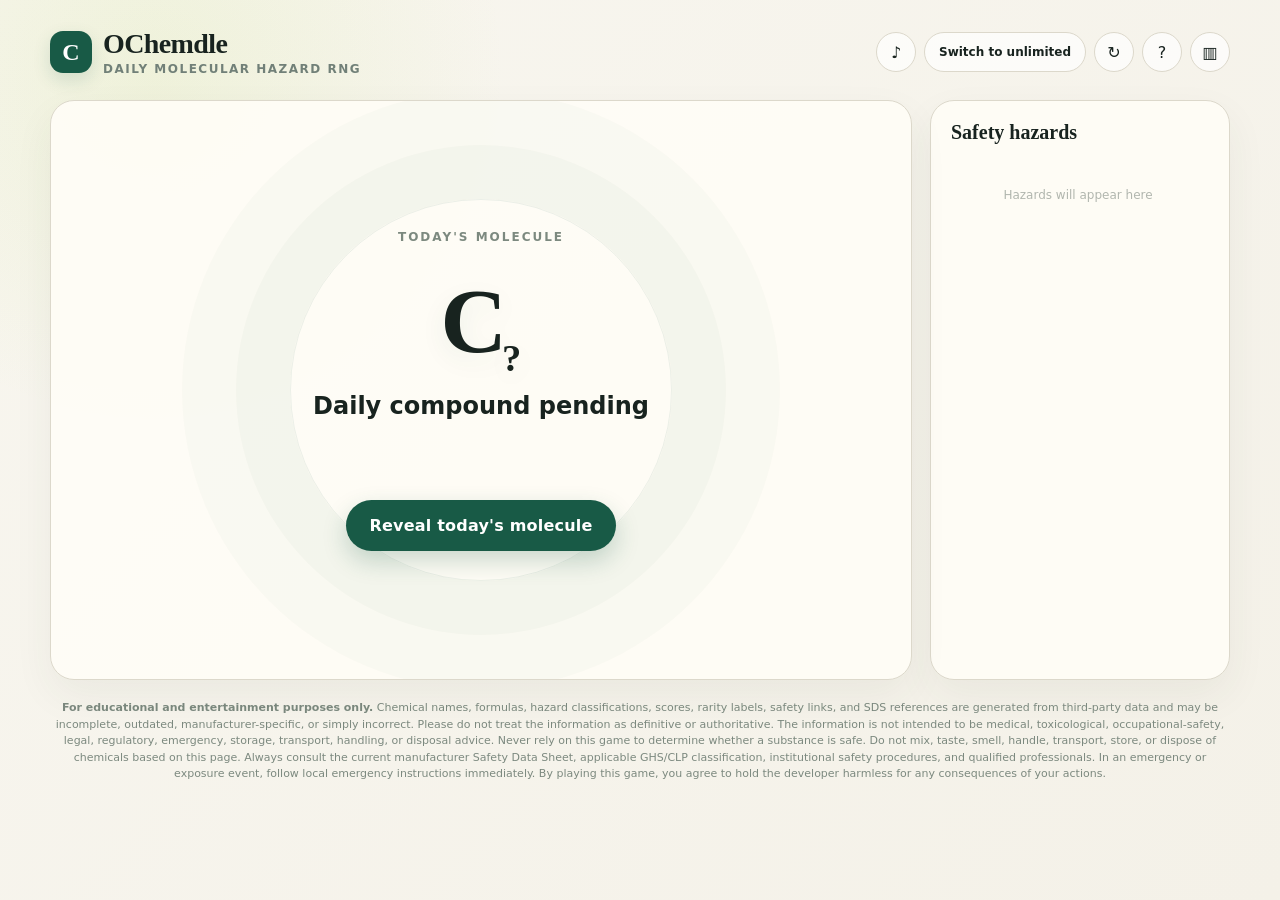
==== index.html @ 1f96230c "Main game" ====
<!DOCTYPE html>
<html lang="en">
<head>
    <meta charset="UTF-8">
    <meta name="viewport" content="width=device-width, initial-scale=1.0">
    <meta http-equiv="refresh" content="0; url=chemdle.html">
    <title>Chemdle</title>
</head>
<body>
    <p><a href="chemdle.html">Open Chemdle</a></p>
</body>
</html>
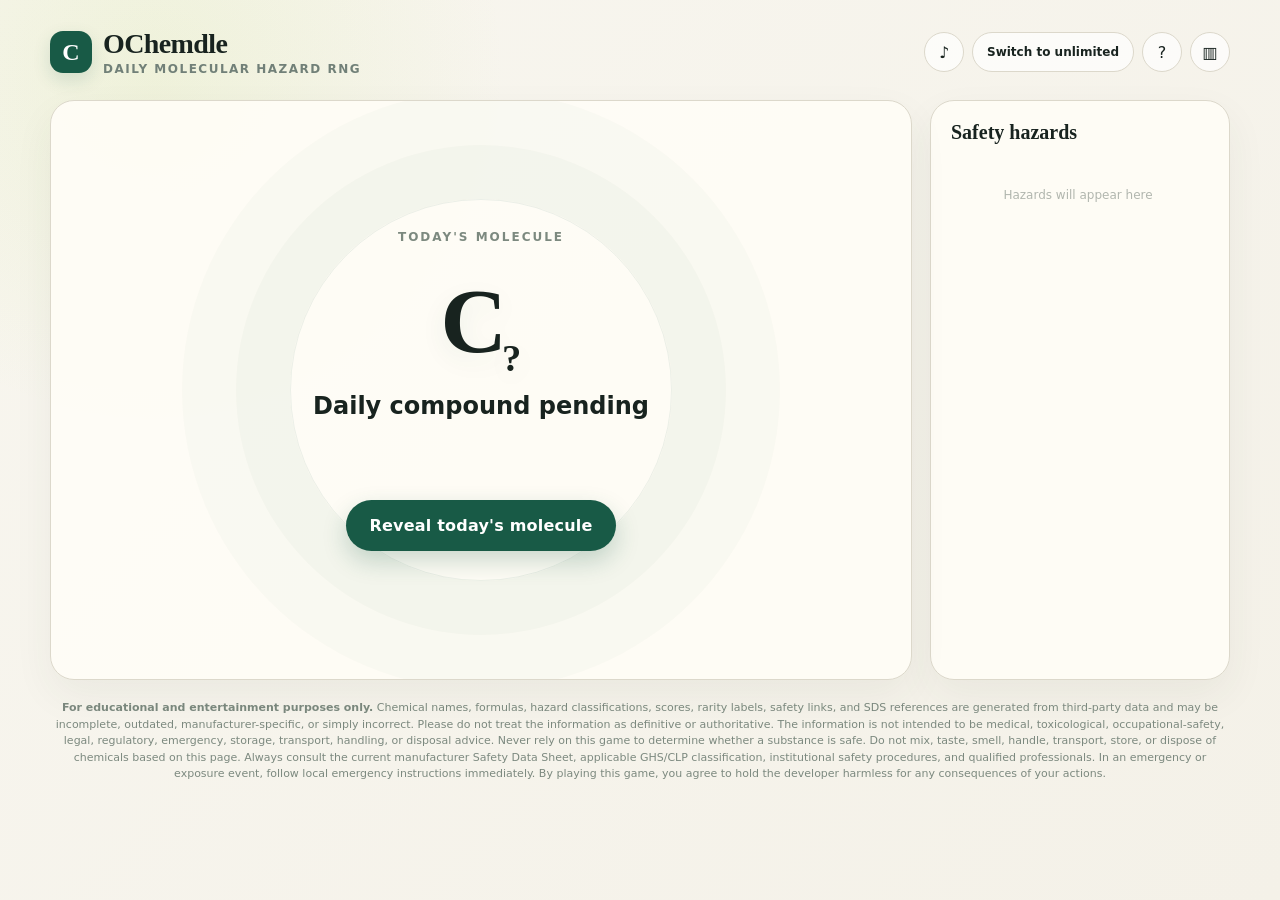
==== commit c83e79f0: "ochemld" ====
--- a/index.html
+++ b/index.html
@@ -3,10 +3,10 @@
 <head>
     <meta charset="UTF-8">
     <meta name="viewport" content="width=device-width, initial-scale=1.0">
-    <meta http-equiv="refresh" content="0; url=chemdle.html">
-    <title>Chemdle</title>
+    <meta http-equiv="refresh" content="0; url=ochemdle.html">
+    <title>OChemdle</title>
 </head>
 <body>
-    <p><a href="chemdle.html">Open Chemdle</a></p>
+    <p><a href="ochemdle.html">Open OChemdle</a></p>
 </body>
 </html>
